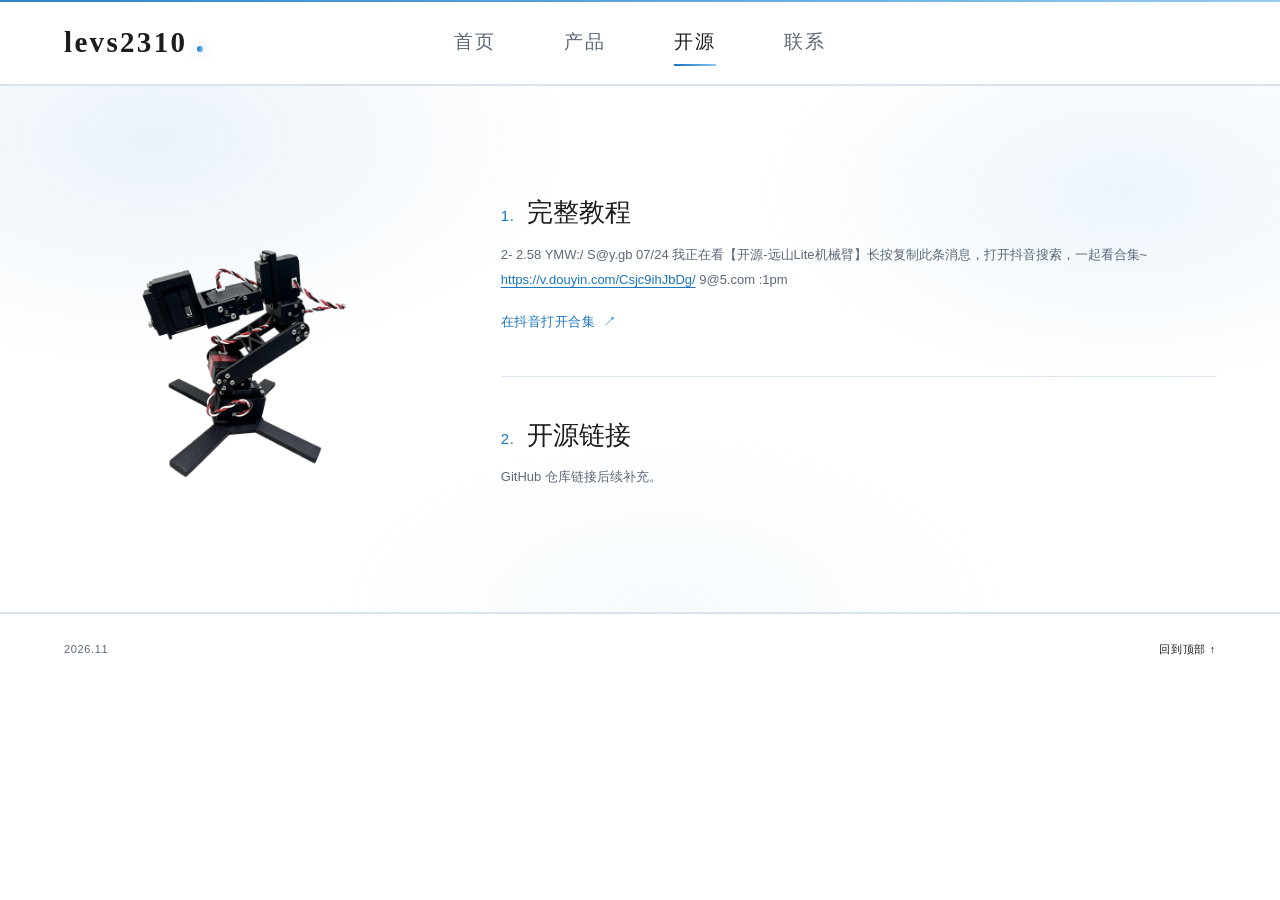
==== opensource.html @ 3b35d54c "远山桌面机械臂 · 静态产品站 Lite / L1 / L2 三条产品线的多页静态站点：首页三图并排、产品页参数与版本对比、开源页左图右列表，浅色主题，含移动端响应式与联系弹窗。" ====
<!DOCTYPE html>
<html lang="zh-CN">
<head>
  <meta charset="UTF-8">
  <meta name="viewport" content="width=device-width, initial-scale=1.0">
  <title>开源 | 远山 Lite 六轴机械臂</title>
  <meta name="description" content="远山 Lite 开源款六轴机械臂。">
  <meta name="theme-color" content="#FFFFFF">
  <link rel="icon" href="favicon.svg" type="image/svg+xml">
  <link rel="stylesheet" href="styles.css">
  <script>document.documentElement.classList.add('js');</script>
</head>
<body data-page="opensource" id="top">

<a class="skip-link" href="#main">跳到主要内容</a>

<header class="site-header" id="siteHeader">
  <div class="wrap header-inner">
    <a class="brand" href="index.html" aria-label="levs2310 首页">levs2310</a>

    <nav class="desktop-nav" aria-label="主导航">
      <a class="nav-link" href="index.html" data-section="top">首页</a>
      <a class="nav-link" href="products.html" data-section="products">产品</a>
      <a class="nav-link is-active" href="#top" data-section="opensource" aria-current="page">开源</a>
      <a class="nav-link" href="#contact" data-section="contact" data-contact-open aria-haspopup="dialog" aria-controls="contactDialog">联系</a>
    </nav>

    <button class="menu-toggle" id="menuToggle" type="button" aria-expanded="false" aria-controls="mobileMenu" aria-label="打开菜单">
      <span class="menu-label">菜单</span>
      <span class="menu-bars" aria-hidden="true"><span></span><span></span></span>
    </button>
  </div>
</header>

<div class="mobile-menu" id="mobileMenu" aria-hidden="true">
  <nav class="mobile-nav" aria-label="移动端导航">
    <a href="index.html"><span>首页</span><span aria-hidden="true">↗</span></a>
    <a href="products.html"><span>产品</span><span aria-hidden="true">↗</span></a>
    <a href="#top"><span>开源</span><span aria-hidden="true">↗</span></a>
    <a href="#contact" data-contact-open aria-haspopup="dialog" aria-controls="contactDialog"><span>联系</span><span aria-hidden="true">↗</span></a>
  </nav>
  <div class="mobile-meta">
    <span>六轴机械臂</span>
    <a href="mailto:2310705652@qq.com">2310705652@qq.com</a>
  </div>
</div>

<main id="main" class="subpage-main">

  <section class="opensource" id="opensource" aria-label="开源">
    <div class="wrap os-layout">
      <figure class="os-figure">
        <img src="images/products/yuanshan-lite-photo.jpg"
             width="1600" height="1600"
             alt="远山 Lite 六轴机械臂"
             fetchpriority="high" decoding="async">
      </figure>

      <div class="os-entries">
        <section class="os-entry" aria-labelledby="os-entry-1-title">
          <h2 class="os-entry-title" id="os-entry-1-title"><span class="os-entry-num">1.</span>完整教程</h2>
          <p class="os-entry-copy">2- 2.58 YMW:/ S@y.gb 07/24 我正在看【开源-远山Lite机械臂】长按复制此条消息，打开抖音搜索，一起看合集~ <a href="https://v.douyin.com/Csjc9ihJbDg/" target="_blank" rel="noopener">https://v.douyin.com/Csjc9ihJbDg/</a> 9@5.com :1pm</p>
          <a class="os-entry-link" href="https://v.douyin.com/Csjc9ihJbDg/" target="_blank" rel="noopener">在抖音打开合集 <span aria-hidden="true">↗</span></a>
        </section>

        <section class="os-entry" aria-labelledby="os-repo-title">
          <h2 class="os-entry-title" id="os-repo-title"><span class="os-entry-num">2.</span>开源链接</h2>
          <p class="os-entry-copy">GitHub 仓库链接后续补充。</p>
          <!-- 拿到 GitHub 地址后：把上面这行占位说明删掉，并启用下面这条链接（替换 href）
          <a class="os-entry-link" href="https://github.com/your-repo" target="_blank" rel="noopener">GitHub 仓库 <span aria-hidden="true">↗</span></a>
          -->
        </section>
      </div>
    </div>
  </section>

</main>

<footer class="site-footer">
  <div class="wrap footer-inner">
    <span>2026.11</span>
    <a class="footer-top" href="#top">回到顶部 ↑</a>
  </div>
</footer>

<dialog class="contact-dialog" id="contactDialog" aria-labelledby="contactDialogTitle">
  <button class="contact-dialog-close" type="button" data-contact-close aria-label="关闭联系方式">×</button>
  <p class="eyebrow">联系</p>
  <h2 class="contact-dialog-title" id="contactDialogTitle">联系方式</h2>
  <div class="contact-dialog-list">
    <div class="contact-dialog-row"><span class="cd-label">微信</span><span class="cd-value">abc618745</span></div>
    <div class="contact-dialog-row"><span class="cd-label">电话</span><a class="cd-value" href="tel:+8617357827277">173 5782 7277</a></div>
    <div class="contact-dialog-row"><span class="cd-label">邮箱</span><a class="cd-value" href="mailto:2310705652@qq.com">2310705652@qq.com</a></div>
  </div>
  <p class="contact-dialog-note">添加请备注来意</p>
</dialog>

<script src="script.js" defer></script>
</body>
</html>
---- styles.css ----
:root {
  --paper: #ffffff;
  --paper-deep: #f2f7fd;
  --ink: #1c1c1e;
  --muted: #5b6879;
  --line: #d9e3f0;
  --accent: #1a74bf;
  --accent-dark: #12558f;
  --cyan: #4f9fdc;
  --violet: #8ac6ea;
  --white: #ffffff;
  --grad: linear-gradient(100deg, #1a74bf 0%, #4f9fdc 55%, #8ac6ea 100%);
  --grad-text: linear-gradient(100deg, #1c1c1e 0%, #1a74bf 58%, #3d92d0 100%);
  --wrap: 1320px;
  --gutter: 64px;
  --header-h: 84px;
  --ease: cubic-bezier(.22, .61, .36, 1);
  --serif: "Noto Serif SC", "Source Han Serif SC", "Songti SC", "STSong", "SimSun", serif;
  --sans: "Noto Sans SC", "HarmonyOS Sans SC", "PingFang SC", "Microsoft YaHei", sans-serif;
}

*,
*::before,
*::after {
  box-sizing: border-box;
}

html {
  scroll-behavior: smooth;
  scroll-padding-top: calc(var(--header-h) + 24px);
  background: var(--paper);
}

body {
  margin: 0;
  min-width: 320px;
  overflow-x: clip;
  background: var(--paper);
  color: var(--ink);
  font-family: var(--sans);
  font-size: 16px;
  line-height: 1.75;
  -webkit-font-smoothing: antialiased;
  text-rendering: optimizeLegibility;
}

body.menu-open {
  overflow: hidden;
}

::selection {
  background: var(--accent);
  color: var(--white);
}

img {
  display: block;
  max-width: 100%;
}

a {
  color: inherit;
  text-decoration: none;
}

button {
  font: inherit;
}

h1,
h2,
h3,
p,
figure,
dl,
dd {
  margin: 0;
}

ul {
  margin: 0;
  padding: 0;
  list-style: none;
}

.wrap {
  width: min(var(--wrap), calc(100% - var(--gutter) * 2));
  margin-inline: auto;
}

.skip-link {
  position: fixed;
  top: 8px;
  left: 8px;
  z-index: 300;
  padding: 10px 16px;
  background: var(--ink);
  color: var(--paper);
  transform: translateY(-150%);
  transition: transform .2s ease;
}

.skip-link:focus {
  transform: translateY(0);
}

:focus-visible {
  outline: 2px solid var(--accent);
  outline-offset: 4px;
}

/* ---------- header ---------- */

.site-header {
  position: sticky;
  top: 0;
  z-index: 100;
  background: rgba(255, 255, 255, .92);
  backdrop-filter: blur(14px);
  -webkit-backdrop-filter: blur(14px);
  border-bottom: 1px solid var(--line);
  transition: border-color .25s ease;
}

.site-header::before {
  content: "";
  position: absolute;
  inset: 0 0 auto;
  height: 2px;
  background: var(--grad);
  opacity: .9;
}

.site-header.is-scrolled {
  border-bottom-color: var(--line);
}

.header-inner {
  height: var(--header-h);
  display: grid;
  grid-template-columns: 1fr auto 1fr;
  align-items: center;
}

.brand {
  grid-column: 1;
  justify-self: start;
  position: relative;
  display: inline-flex;
  align-items: baseline;
  font-family: var(--serif);
  font-size: 29px;
  font-weight: 560;
  letter-spacing: .08em;
  line-height: 1;
  color: var(--ink);
}

.brand::after {
  content: "";
  width: 6px;
  height: 6px;
  margin-left: 10px;
  border-radius: 50%;
  background: var(--grad);
  box-shadow: 0 0 12px rgba(26, 116, 191, .45);
}

.desktop-nav {
  grid-column: 2;
  justify-self: center;
  display: flex;
  align-items: center;
  gap: 68px;
}

.nav-link {
  position: relative;
  padding: 7px 0;
  color: #5b6879;
  font-size: 19px;
  letter-spacing: .1em;
  transition: color .22s ease;
}

.nav-link::after {
  content: "";
  position: absolute;
  left: 0;
  right: 100%;
  bottom: 0;
  height: 2px;
  background: var(--grad);
  transition: right .3s var(--ease);
}

.nav-link:hover,
.nav-link.is-active {
  color: var(--ink);
}

.nav-link:hover::after,
.nav-link.is-active::after {
  right: 0;
}

.menu-toggle {
  grid-column: 3;
  justify-self: end;
  display: none;
  align-items: center;
  gap: 12px;
  padding: 8px 0;
  border: 0;
  background: transparent;
  color: var(--ink);
  cursor: pointer;
}

.menu-label {
  font-size: 12px;
  letter-spacing: .14em;
}

.menu-bars {
  position: relative;
  width: 22px;
  height: 12px;
}

.menu-bars span {
  position: absolute;
  left: 0;
  width: 22px;
  height: 1px;
  background: currentColor;
  transition: top .25s ease, transform .25s ease;
}

.menu-bars span:first-child {
  top: 2px;
}

.menu-bars span:last-child {
  top: 9px;
}

.menu-open .menu-bars span:first-child {
  top: 6px;
  transform: rotate(45deg);
}

.menu-open .menu-bars span:last-child {
  top: 6px;
  transform: rotate(-45deg);
}

.mobile-menu {
  position: fixed;
  inset: var(--header-h) 0 0;
  z-index: 90;
  display: flex;
  flex-direction: column;
  justify-content: space-between;
  padding: 24px var(--gutter) 40px;
  background:
    radial-gradient(65% 40% at 20% 0%, rgba(26, 116, 191, .10), transparent 70%),
    radial-gradient(55% 35% at 90% 15%, rgba(79, 159, 220, .10), transparent 72%),
    var(--paper);
  opacity: 0;
  visibility: hidden;
  transform: translateY(-8px);
  transition: opacity .28s ease, transform .28s var(--ease), visibility .28s;
  overflow-y: auto;
}

.mobile-menu.is-open {
  opacity: 1;
  visibility: visible;
  transform: none;
}

.mobile-nav a {
  display: flex;
  align-items: baseline;
  justify-content: space-between;
  padding: 27px 0;
  border-bottom: 1px solid var(--line);
  font-family: var(--serif);
  font-size: clamp(35px, 8.8vw, 48px);
  font-weight: 500;
  line-height: 1.2;
}

.mobile-nav a:first-child {
  border-top: 1px solid var(--line);
}

.mobile-nav a span:last-child {
  color: var(--accent);
  font-family: var(--sans);
  font-size: 14px;
  font-weight: 400;
  letter-spacing: 0;
}

.mobile-meta {
  display: flex;
  justify-content: space-between;
  gap: 24px;
  padding-top: 32px;
  color: var(--muted);
  font-size: 12px;
  letter-spacing: .04em;
}

.mobile-meta a {
  color: var(--ink);
}

/* ---------- shared type ---------- */

.eyebrow {
  display: flex;
  align-items: center;
  gap: 12px;
  color: var(--muted);
  font-size: 12px;
  letter-spacing: .18em;
  line-height: 1.4;
}

.eyebrow::before {
  content: "";
  width: 24px;
  height: 1px;
  background: var(--grad);
}

.section-head {
  display: grid;
  grid-template-columns: minmax(0, 1.1fr) minmax(280px, .9fr);
  gap: 64px;
  align-items: end;
  margin-bottom: 64px;
}

.section-head h2 {
  margin-top: 20px;
  font-family: var(--serif);
  font-size: clamp(36px, 4.1vw, 56px);
  font-weight: 520;
  line-height: 1.24;
  letter-spacing: -.015em;
}

.section-head h2::after {
  content: "";
  display: block;
  width: 64px;
  height: 2px;
  margin-top: 22px;
  background: var(--grad);
}

.section-lead {
  max-width: 390px;
  color: var(--muted);
  font-size: 15px;
  line-height: 1.95;
}

.section-head--slim {
  display: block;
  margin-bottom: 32px;
}

.section-head--slim .section-lead {
  max-width: 620px;
  margin-top: 12px;
  font-size: 14px;
  line-height: 1.8;
}

/* ---------- hero ---------- */

.hero {
  position: relative;
  isolation: isolate;
  overflow: clip;
  padding: 74px 0 102px;
}

.hero-head {
  position: relative;
  isolation: isolate;
  max-width: 920px;
  margin-inline: auto;
  text-align: center;
}

.hero-head::before {
  content: "";
  position: absolute;
  inset: -70px -18% 0;
  z-index: -1;
  background:
    radial-gradient(32% 60% at 32% 50%, rgba(26, 116, 191, .16), transparent 70%),
    radial-gradient(28% 56% at 70% 38%, rgba(79, 159, 220, .14), transparent 72%),
    radial-gradient(26% 50% at 52% 82%, rgba(138, 198, 234, .11), transparent 74%);
  filter: blur(62px);
  opacity: .9;
  pointer-events: none;
}

.hero-title {
  font-family: var(--serif);
  font-size: clamp(1.7rem, 3.8vw, 3.2rem);
  font-weight: 520;
  line-height: 1.1;
  letter-spacing: -.02em;
  color: var(--ink);
}

@supports ((-webkit-background-clip: text) or (background-clip: text)) {
  .hero-title {
    background: var(--grad-text);
    -webkit-background-clip: text;
    background-clip: text;
    color: transparent;
    -webkit-text-fill-color: transparent;
  }
}

.hero-tagline {
  margin-top: 18px;
  color: var(--muted);
  font-size: 12px;
  letter-spacing: .22em;
  line-height: 1.6;
}

/* ---------- hero products ---------- */

.hero-products {
  display: grid;
  grid-template-columns: repeat(3, minmax(0, 1fr));
  gap: clamp(18px, 2.6vw, 32px);
  max-width: 1080px;
  margin: 58px auto 0;
}

.hero-product {
  position: relative;
  display: block;
  isolation: isolate;
}

.hero-product-glow {
  position: absolute;
  inset: 8% 3% 18%;
  z-index: 0;
  border-radius: 50%;
  filter: blur(38px);
  opacity: .58;
  transition: opacity .35s ease, transform .45s var(--ease);
  pointer-events: none;
}

.hero-product-glow--l2 {
  background: radial-gradient(circle at 50% 42%, rgba(26, 116, 191, .30), rgba(138, 198, 234, .20) 45%, transparent 72%);
}

.hero-product-glow--l1 {
  background: radial-gradient(circle, rgba(26, 116, 191, .34), transparent 70%);
}

.hero-product-glow--lite {
  background: radial-gradient(circle at 50% 45%, rgba(79, 159, 220, .32), rgba(138, 198, 234, .15) 58%, transparent 74%);
}

.hero-product img {
  position: relative;
  z-index: 1;
  width: 100%;
  height: auto;
  aspect-ratio: 1 / 1;
  object-fit: contain;
  border: 1px solid rgba(233, 242, 251, .9);
  transition: transform .5s var(--ease);
}

.hero-product:hover img {
  transform: translateY(-5px) scale(1.008);
}

.hero-product:hover .hero-product-glow {
  opacity: .9;
  transform: scale(1.03);
}

.hero-product-meta {
  position: relative;
  z-index: 2;
  display: flex;
  align-items: baseline;
  justify-content: space-between;
  gap: 16px;
  margin-top: 12px;
  padding-top: 13px;
  border-top: 1px solid var(--line);
}

.hero-product-meta::before {
  content: "";
  position: absolute;
  top: -1px;
  left: 0;
  width: 54px;
  height: 1px;
  background: var(--grad);
}

.hero-product-name {
  font-family: var(--serif);
  font-size: 20px;
  font-weight: 500;
  letter-spacing: .01em;
}

.hero-product-cta {
  position: relative;
  z-index: 2;
  display: inline-flex;
  align-items: center;
  gap: 8px;
  margin-top: 10px;
  color: var(--accent);
  font-size: 12px;
  letter-spacing: .1em;
  transition: color .22s ease;
}

.hero-product-cta span {
  transition: transform .22s var(--ease);
}

.hero-product:hover .hero-product-cta {
  color: var(--accent-dark);
}

.hero-product:hover .hero-product-cta span {
  transform: translateX(3px);
}

.hero-product:focus-visible {
  outline: 2px solid var(--accent);
  outline-offset: 4px;
}

/* ---------- products ---------- */

.products {
  padding: clamp(24px, 3vw, 40px) 0 24px;
}

.product {
  display: grid;
  grid-template-columns: minmax(0, 1.04fr) minmax(0, .96fr);
  gap: clamp(44px, 6vw, 88px);
  align-items: center;
  padding: clamp(32px, 3.5vw, 48px) 0;
  border-top: 1px solid var(--line);
}

.products .wrap > .product:first-of-type {
  border-top: 0;
  padding-top: clamp(12px, 1.5vw, 22px);
}

.product--flip .product-media {
  order: 2;
}

.product--flip .product-copy {
  order: 1;
}

.product-media {
  position: relative;
  isolation: isolate;
  min-width: 0;
}

.product-media::before {
  content: "";
  position: absolute;
  inset: 10% 4% 16%;
  z-index: 0;
  border-radius: 50%;
  filter: blur(44px);
  opacity: .52;
  pointer-events: none;
}

#product-l2 .product-media::before {
  background: radial-gradient(circle at 48% 44%, rgba(26, 116, 191, .28), rgba(138, 198, 234, .16) 52%, transparent 74%);
}

#product-l1 .product-media::before {
  background: radial-gradient(circle at 45% 46%, rgba(26, 116, 191, .26), rgba(79, 159, 220, .13) 58%, transparent 75%);
}

#product-lite .product-media::before {
  background: radial-gradient(circle at 50% 44%, rgba(79, 159, 220, .26), rgba(138, 198, 234, .14) 58%, transparent 75%);
}

.product-media img {
  position: relative;
  z-index: 1;
  width: 100%;
  height: auto;
  aspect-ratio: 1 / 1;
  object-fit: contain;
  border: 1px solid rgba(233, 242, 251, .8);
}

.product-copy {
  max-width: 520px;
}

.product h3 {
  margin-top: 0;
  font-family: var(--serif);
  font-size: clamp(38px, 4.3vw, 58px);
  font-weight: 520;
  line-height: 1.15;
  letter-spacing: -.015em;
}

.product-tagline {
  margin-top: 24px;
  font-family: var(--serif);
  font-size: clamp(20px, 1.8vw, 25px);
  font-weight: 480;
  line-height: 1.55;
}

.product-desc {
  margin-top: 20px;
  color: var(--muted);
  font-size: 15px;
  line-height: 1.95;
}

.product-facts {
  margin-top: 36px;
  border-top: 1px solid var(--line);
}

.product-facts div {
  display: grid;
  grid-template-columns: 86px minmax(0, 1fr);
  gap: 20px;
  padding: 12px 0;
  border-bottom: 1px solid var(--line);
}

.product-facts dt {
  color: var(--muted);
  font-size: 11px;
  letter-spacing: .14em;
  line-height: 1.8;
}

.product-facts dd {
  font-size: 14px;
  line-height: 1.8;
}

/* ---------- compare ---------- */

.sr-only {
  position: absolute;
  width: 1px;
  height: 1px;
  padding: 0;
  margin: -1px;
  overflow: hidden;
  clip: rect(0, 0, 0, 0);
  white-space: nowrap;
  border: 0;
}

.compare {
  margin-top: clamp(48px, 6vw, 80px);
  border-top: 1px solid var(--line);
  padding-top: clamp(40px, 5vw, 64px);
}

.compare-scroll {
  overflow-x: auto;
  -webkit-overflow-scrolling: touch;
}

.compare-table {
  width: 100%;
  min-width: 900px;
  border-collapse: collapse;
  table-layout: fixed;
  text-align: left;
}

.compare-table .ct-col-feature {
  width: 20%;
}

.compare-table .ct-col-data {
  width: 16%;
}

.compare-table th,
.compare-table td {
  padding: 14px 12px;
  border-right: 1px solid var(--line);
  border-bottom: 1px solid var(--line);
  font-size: 13px;
  line-height: 1.6;
  vertical-align: middle;
}

.compare-table th:last-child,
.compare-table td:last-child {
  border-right: 0;
}

.compare-table tbody td {
  text-align: center;
}

.compare-table thead th {
  border-top: 1px solid var(--line);
  padding-top: 18px;
  padding-bottom: 18px;
  vertical-align: top;
}

.compare-table .ct-model-row th {
  padding-bottom: 8px;
  border-bottom: 0;
  text-align: center;
  font-weight: 400;
}

.compare-table .ct-model-row th:first-child {
  text-align: left;
}

.compare-table .ct-tier-row th {
  padding-top: 4px;
  padding-bottom: 16px;
  border-top: 0;
  text-align: center;
  font-weight: 400;
}

.compare-table tbody th[scope="row"] {
  color: var(--muted);
  font-size: 13px;
  font-weight: 400;
}

.ct-name {
  display: block;
  font-family: var(--serif);
  font-size: 20px;
  font-weight: 500;
  letter-spacing: .01em;
}

.ct-tier {
  display: block;
  color: var(--muted);
  font-size: 12px;
  letter-spacing: .08em;
}

.ct-price {
  display: block;
  margin-top: 4px;
  color: var(--accent-dark);
  font-size: 13px;
  font-variant-numeric: tabular-nums;
}

.ct-group th {
  padding-top: 24px;
  padding-bottom: 8px;
  color: var(--accent-dark);
  font-size: 11px;
  font-weight: 400;
  letter-spacing: .18em;
}

.compare-table .is-yes {
  color: var(--accent);
  font-size: 18px;
  line-height: 1;
}

/* ---------- delivery ---------- */

.delivery {
  margin-top: clamp(48px, 6vw, 80px);
  border-top: 1px solid var(--line);
  padding-top: clamp(40px, 5vw, 64px);
  padding-bottom: clamp(64px, 8vw, 112px);
}

.delivery-grid {
  display: grid;
  grid-template-columns: repeat(3, minmax(0, 1fr));
  gap: clamp(28px, 5vw, 56px);
}

.delivery-item {
  position: relative;
  padding-top: 18px;
}

.delivery-item::before {
  content: "";
  position: absolute;
  top: 0;
  left: 0;
  right: 0;
  height: 1px;
  background: var(--grad);
  opacity: .55;
}

.delivery-item h3 {
  font-family: var(--serif);
  font-size: 22px;
  font-weight: 500;
  line-height: 1.3;
}

.delivery-item p {
  max-width: 300px;
  margin-top: 10px;
  color: var(--muted);
  font-size: 14px;
  line-height: 1.85;
}

/* ---------- open source ---------- */

.opensource {
  margin-top: clamp(72px, 9vw, 120px);
  padding: clamp(48px, 6vw, 80px) 0 clamp(56px, 7vw, 96px);
  border-top: 1px solid var(--line);
  border-bottom: 1px solid var(--line);
  background:
    radial-gradient(45% 60% at 12% 10%, rgba(26, 116, 191, .09), transparent 72%),
    radial-gradient(40% 52% at 88% 20%, rgba(79, 159, 220, .10), transparent 72%),
    radial-gradient(36% 48% at 52% 100%, rgba(138, 198, 234, .08), transparent 74%),
    var(--paper);
}

.os-layout {
  display: grid;
  grid-template-columns: minmax(0, 360px) minmax(0, 1fr);
  gap: clamp(40px, 6vw, 96px);
  align-items: center;
}

.os-figure {
  max-width: 360px;
  margin: 0;
}

.os-figure img {
  display: block;
  width: 100%;
  height: auto;
  aspect-ratio: 1 / 1;
  object-fit: contain;
  mix-blend-mode: multiply;
}

.os-entries {
  min-width: 0;
}

.os-entry + .os-entry {
  margin-top: clamp(28px, 3.2vw, 44px);
  padding-top: clamp(28px, 3.2vw, 44px);
  border-top: 1px solid var(--line);
}

.os-entry-title {
  font-family: var(--serif);
  font-size: clamp(21px, 2vw, 26px);
  font-weight: 500;
  line-height: 1.4;
  letter-spacing: .01em;
}

.os-entry-num {
  margin-right: 12px;
  color: var(--accent);
  font-family: var(--sans);
  font-size: 15px;
  font-weight: 400;
  letter-spacing: .04em;
}

.os-entry-copy {
  margin-top: 12px;
  color: var(--muted);
  font-size: 13px;
  line-height: 1.9;
  overflow-wrap: anywhere;
}

.os-entry-copy a {
  color: var(--accent);
  text-decoration: underline;
  text-underline-offset: 3px;
}

.os-entry-link {
  display: inline-flex;
  align-items: center;
  gap: 8px;
  margin-top: 18px;
  color: var(--accent);
  font-size: 13px;
  letter-spacing: .04em;
  transition: color .22s ease;
}

.os-entry-link span {
  transition: transform .22s var(--ease);
}

.os-entry-link:hover {
  color: var(--accent-dark);
}

.os-entry-link:hover span {
  transform: translate(2px, -2px);
}

.os-entry-link:focus-visible {
  outline: 2px solid var(--accent);
  outline-offset: 3px;
}

/* ---------- subpage ---------- */

.subpage-main .products {
  padding-top: clamp(20px, 2.5vw, 32px);
}

.subpage-main .opensource {
  margin-top: 0;
}

/* ---------- contact ---------- */

.contact {
  padding: 40px 0 48px;
  border-top: 1px solid var(--line);
}

.contact-list {
  max-width: 420px;
  margin-left: auto;
  text-align: right;
}

.contact-item {
  display: flex;
  justify-content: flex-end;
  gap: 14px;
  align-items: baseline;
  padding: 2px 0;
  color: var(--muted);
  font-size: 12px;
  line-height: 1.8;
  transition: color .22s ease;
}

a.contact-item:hover {
  color: var(--accent-dark);
}

.contact-label {
  color: var(--muted);
  font-size: 11px;
  letter-spacing: .14em;
  line-height: 1.8;
}

.contact-value {
  font-family: var(--sans);
  font-size: 12px;
  line-height: 1.8;
  overflow-wrap: anywhere;
}

/* ---------- contact dialog ---------- */

body.dialog-open {
  overflow: hidden;
}

.contact-dialog {
  width: min(400px, calc(100% - 32px));
  max-width: none;
  max-height: calc(100% - 32px);
  margin: auto;
  padding: clamp(28px, 4vw, 38px);
  border: 1px solid var(--line);
  border-radius: 16px;
  background:
    radial-gradient(70% 50% at 100% 0%, rgba(26, 116, 191, .09), transparent 72%),
    radial-gradient(60% 45% at 0% 100%, rgba(138, 198, 234, .10), transparent 74%),
    var(--white);
  box-shadow: 0 28px 80px rgba(20, 44, 70, .22);
  color: var(--ink);
}

.contact-dialog[open] {
  animation: dialog-in .26s var(--ease);
}

@keyframes dialog-in {
  from { opacity: 0; transform: translateY(10px) scale(.98); }
  to { opacity: 1; transform: none; }
}

.contact-dialog::backdrop {
  background: rgba(16, 30, 45, .42);
}

.contact-dialog-close {
  position: absolute;
  top: 12px;
  right: 14px;
  display: grid;
  place-items: center;
  width: 32px;
  height: 32px;
  padding: 0;
  border: 0;
  border-radius: 50%;
  background: transparent;
  color: var(--muted);
  font-size: 22px;
  line-height: 1;
  cursor: pointer;
  transition: color .22s ease, background .22s ease;
}

.contact-dialog-close:hover {
  color: var(--accent-dark);
  background: var(--paper-deep);
}

.contact-dialog-title {
  margin-top: 14px;
  font-family: var(--serif);
  font-size: 26px;
  font-weight: 500;
  line-height: 1.3;
  letter-spacing: .02em;
}

.contact-dialog-list {
  margin-top: 24px;
}

.contact-dialog-row {
  display: flex;
  align-items: baseline;
  justify-content: space-between;
  gap: 16px;
  padding: 12px 0;
  border-bottom: 1px solid var(--line);
}

.cd-label {
  color: var(--muted);
  font-size: 11px;
  letter-spacing: .14em;
  white-space: nowrap;
}

.cd-value {
  font-size: 15px;
  font-variant-numeric: tabular-nums;
  overflow-wrap: anywhere;
  text-align: right;
}

a.cd-value {
  color: var(--accent);
  transition: color .22s ease;
}

a.cd-value:hover {
  color: var(--accent-dark);
}

.contact-dialog-note {
  margin-top: 20px;
  color: var(--accent-dark);
  font-size: 12px;
  letter-spacing: .08em;
}

/* ---------- footer ---------- */

.site-footer {
  border-top: 1px solid var(--line);
  background: var(--white);
}

.footer-inner {
  display: flex;
  align-items: baseline;
  justify-content: space-between;
  gap: 24px;
  padding: 26px 0;
  color: var(--muted);
  font-size: 11px;
  letter-spacing: .06em;
}

.footer-top {
  color: var(--ink);
  transition: color .22s ease;
}

.footer-top:hover {
  color: var(--accent-dark);
}

/* ---------- motion ---------- */

@keyframes rise {
  from {
    opacity: 0;
    transform: translateY(16px);
  }
  to {
    opacity: 1;
    transform: translateY(0);
  }
}

.js .hero-head > * {
  animation: rise .8s var(--ease) both;
}

.js .hero-head > *:nth-child(2) {
  animation-delay: .08s;
}

.js .hero-product {
  animation: rise .9s var(--ease) both;
}

.js .hero-product:nth-child(1) {
  animation-delay: .16s;
}

.js .hero-product:nth-child(2) {
  animation-delay: .24s;
}

.js .hero-product:nth-child(3) {
  animation-delay: .32s;
}

.js .reveal {
  opacity: 0;
  transform: translateY(16px);
  transition: opacity .7s ease, transform .7s var(--ease);
  transition-delay: var(--delay, 0s);
}

.js .reveal.is-visible {
  opacity: 1;
  transform: none;
}

/* ---------- responsive ---------- */

@media (max-width: 1120px) {
  :root {
    --gutter: 48px;
  }

  .desktop-nav {
    gap: 48px;
  }

  .hero-products {
    max-width: 1000px;
  }

  .section-head {
    gap: 44px;
  }

}

@media (max-width: 900px) {
  :root {
    --header-h: 66px;
    --gutter: 24px;
  }

  .desktop-nav {
    display: none;
  }

  .menu-toggle {
    display: inline-flex;
  }

  .brand {
    font-size: 25px;
  }

  .hero {
    padding: 56px 0 72px;
  }

  .hero-products {
    max-width: 100%;
    gap: 20px;
    margin-top: 44px;
  }

  .hero-product-name {
    font-size: 18px;
  }

  .section-head {
    grid-template-columns: 1fr;
    gap: 24px;
    margin-bottom: 44px;
  }

  .section-lead {
    max-width: 560px;
  }

  .product {
    grid-template-columns: 1fr;
    gap: 28px;
    padding: 40px 0;
  }

  .product--flip .product-media,
  .product--flip .product-copy {
    order: initial;
  }

  .product-media {
    max-width: 640px;
  }

  .product-copy {
    max-width: 620px;
  }

  .product-tagline {
    margin-top: 16px;
  }

  .product-desc {
    margin-top: 14px;
  }

  .product-facts {
    margin-top: 28px;
  }

  .opensource {
    margin-top: 64px;
    padding: 56px 0 64px;
  }

  .os-layout {
    grid-template-columns: 1fr;
    gap: 32px;
  }

  .os-figure {
    max-width: 300px;
  }

  .delivery-grid {
    grid-template-columns: 1fr;
    gap: 24px;
  }

  .contact {
    padding: 32px 0 40px;
  }

  .footer-inner {
    flex-wrap: wrap;
    gap: 10px 24px;
  }
}

@media (max-width: 760px) {
  .hero-products {
    grid-template-columns: 1fr;
    gap: 36px;
    max-width: 460px;
    margin-top: 40px;
  }

  .hero-product img {
    width: 100%;
  }

  .hero-product-name {
    font-size: 19px;
  }

  .compare-table th,
  .compare-table td {
    padding: 13px 12px;
    font-size: 12px;
  }

  .compare-table tbody th[scope="row"] {
    font-size: 12px;
  }

  .ct-name {
    font-size: 17px;
  }
}

@media (max-width: 560px) {
  .product-facts div {
    grid-template-columns: 76px minmax(0, 1fr);
    gap: 12px;
  }

  .contact-dialog {
    padding: 26px 22px;
  }

  .contact-dialog-title {
    font-size: 23px;
  }

  .contact-item {
    gap: 10px;
  }

  .footer-inner {
    justify-content: flex-start;
  }

  .footer-top {
    margin-left: auto;
  }
}

@media (max-width: 340px) {
  .hero-title {
    font-size: 2rem;
  }
}

@media (prefers-reduced-motion: reduce) {
  html {
    scroll-behavior: auto;
  }

  *,
  *::before,
  *::after {
    animation-duration: .001ms !important;
    animation-iteration-count: 1 !important;
    transition-duration: .001ms !important;
  }

  .js .reveal {
    opacity: 1;
    transform: none;
  }
}
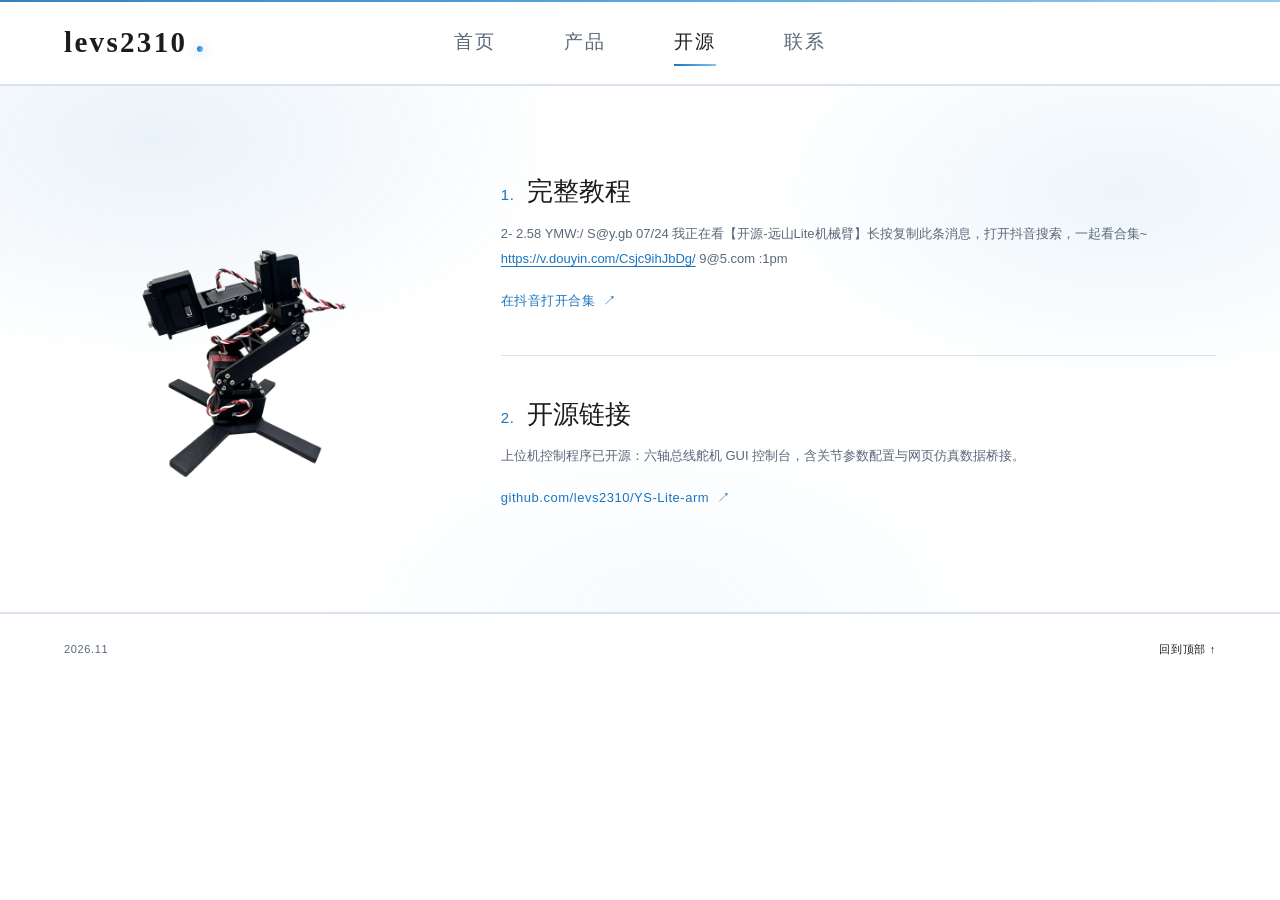
==== commit 4ad1c594: "开源页第 2 条填入上位机仓库链接" ====
--- a/opensource.html
+++ b/opensource.html
@@ -65,10 +65,8 @@
 
         <section class="os-entry" aria-labelledby="os-repo-title">
           <h2 class="os-entry-title" id="os-repo-title"><span class="os-entry-num">2.</span>开源链接</h2>
-          <p class="os-entry-copy">GitHub 仓库链接后续补充。</p>
-          <!-- 拿到 GitHub 地址后：把上面这行占位说明删掉，并启用下面这条链接（替换 href）
-          <a class="os-entry-link" href="https://github.com/your-repo" target="_blank" rel="noopener">GitHub 仓库 <span aria-hidden="true">↗</span></a>
-          -->
+          <p class="os-entry-copy">上位机控制程序已开源：六轴总线舵机 GUI 控制台，含关节参数配置与网页仿真数据桥接。</p>
+          <a class="os-entry-link" href="https://github.com/levs2310/YS-Lite-arm" target="_blank" rel="noopener">github.com/levs2310/YS-Lite-arm <span aria-hidden="true">↗</span></a>
         </section>
       </div>
     </div>
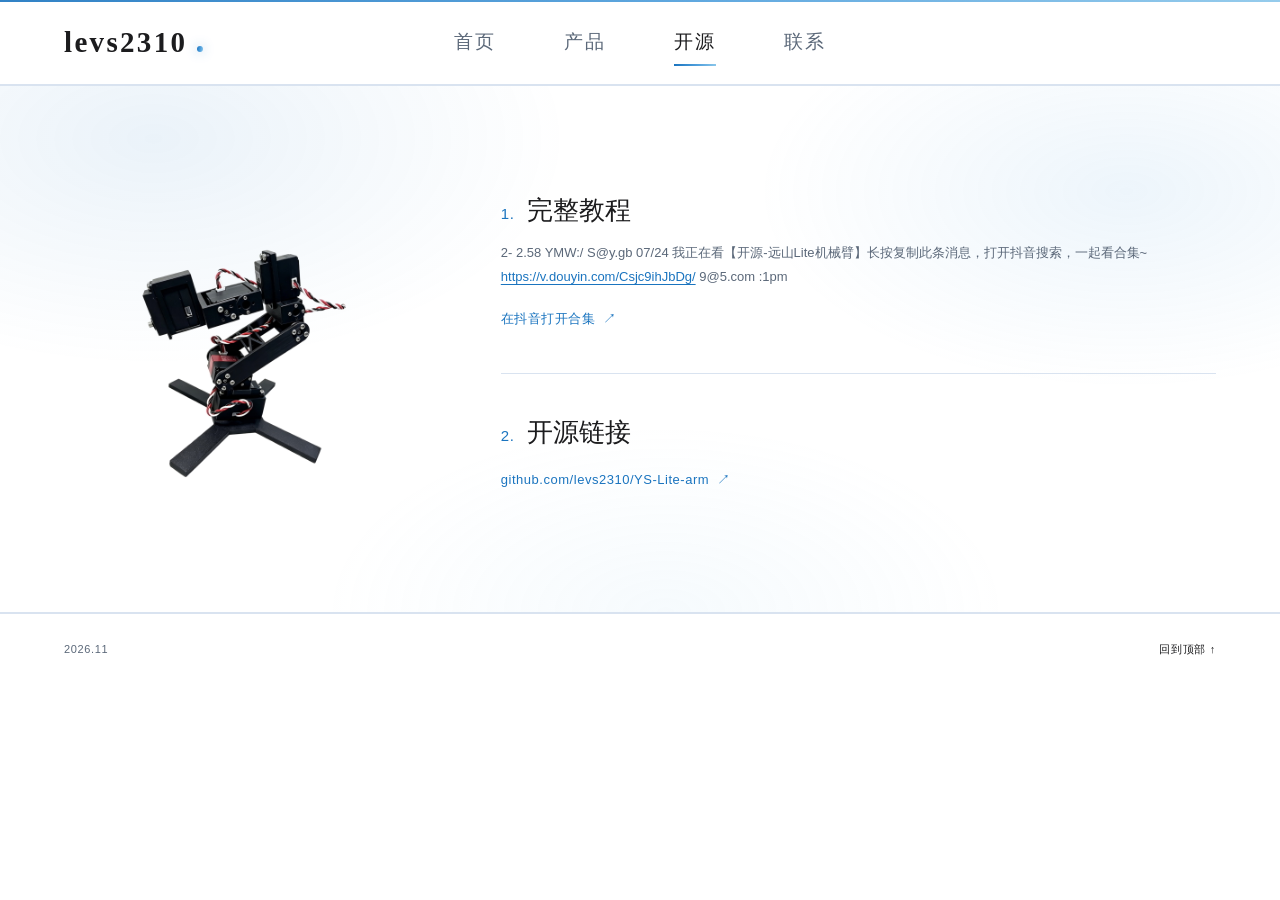
==== commit a38b4411: "开源页第 2 条去掉说明文字，只保留仓库链接" ====
--- a/opensource.html
+++ b/opensource.html
@@ -65,7 +65,6 @@
 
         <section class="os-entry" aria-labelledby="os-repo-title">
           <h2 class="os-entry-title" id="os-repo-title"><span class="os-entry-num">2.</span>开源链接</h2>
-          <p class="os-entry-copy">上位机控制程序已开源：六轴总线舵机 GUI 控制台，含关节参数配置与网页仿真数据桥接。</p>
           <a class="os-entry-link" href="https://github.com/levs2310/YS-Lite-arm" target="_blank" rel="noopener">github.com/levs2310/YS-Lite-arm <span aria-hidden="true">↗</span></a>
         </section>
       </div>
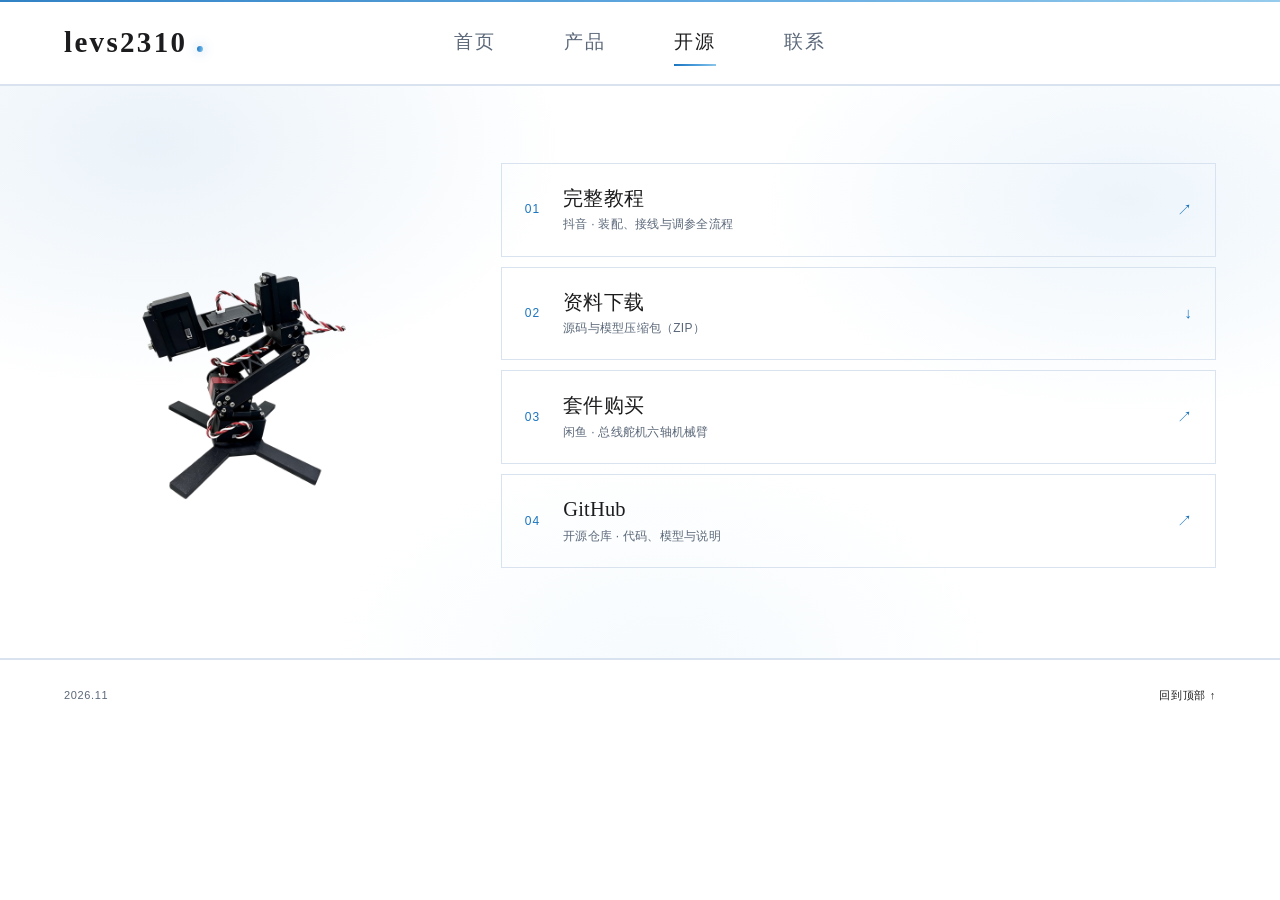
==== commit 1e88a60e: "开源页改为四个入口；移动端对比表改为整屏可见 开源页： - 原「完整教程 + 开源链接」两条改为四个整块可点入口，去掉抖音口令文案 - 资料下载指向仓库 main 分支 ZIP，套件购买指向闲鱼，Gi" ====
--- a/opensource.html
+++ b/opensource.html
@@ -56,17 +56,42 @@
              fetchpriority="high" decoding="async">
       </figure>
 
-      <div class="os-entries">
-        <section class="os-entry" aria-labelledby="os-entry-1-title">
-          <h2 class="os-entry-title" id="os-entry-1-title"><span class="os-entry-num">1.</span>完整教程</h2>
-          <p class="os-entry-copy">2- 2.58 YMW:/ S@y.gb 07/24 我正在看【开源-远山Lite机械臂】长按复制此条消息，打开抖音搜索，一起看合集~ <a href="https://v.douyin.com/Csjc9ihJbDg/" target="_blank" rel="noopener">https://v.douyin.com/Csjc9ihJbDg/</a> 9@5.com :1pm</p>
-          <a class="os-entry-link" href="https://v.douyin.com/Csjc9ihJbDg/" target="_blank" rel="noopener">在抖音打开合集 <span aria-hidden="true">↗</span></a>
-        </section>
+      <div class="os-actions">
+        <a class="os-action" href="https://v.douyin.com/Csjc9ihJbDg/" target="_blank" rel="noopener">
+          <span class="os-action-num">01</span>
+          <span class="os-action-body">
+            <strong>完整教程</strong>
+            <em>抖音 · 装配、接线与调参全流程</em>
+          </span>
+          <span class="os-action-arrow" aria-hidden="true">↗</span>
+        </a>
 
-        <section class="os-entry" aria-labelledby="os-repo-title">
-          <h2 class="os-entry-title" id="os-repo-title"><span class="os-entry-num">2.</span>开源链接</h2>
-          <a class="os-entry-link" href="https://github.com/levs2310/YS-Lite-arm" target="_blank" rel="noopener">github.com/levs2310/YS-Lite-arm <span aria-hidden="true">↗</span></a>
-        </section>
+        <a class="os-action os-action--down" href="https://github.com/levs2310/YS-Lite-arm/archive/refs/heads/main.zip" target="_blank" rel="noopener">
+          <span class="os-action-num">02</span>
+          <span class="os-action-body">
+            <strong>资料下载</strong>
+            <em>源码与模型压缩包（ZIP）</em>
+          </span>
+          <span class="os-action-arrow" aria-hidden="true">↓</span>
+        </a>
+
+        <a class="os-action" href="https://m.tb.cn/h.jN8XsQC?tk=J1q16f5NJXR" target="_blank" rel="noopener">
+          <span class="os-action-num">03</span>
+          <span class="os-action-body">
+            <strong>套件购买</strong>
+            <em>闲鱼 · 总线舵机六轴机械臂</em>
+          </span>
+          <span class="os-action-arrow" aria-hidden="true">↗</span>
+        </a>
+
+        <a class="os-action" href="https://github.com/levs2310/YS-Lite-arm" target="_blank" rel="noopener">
+          <span class="os-action-num">04</span>
+          <span class="os-action-body">
+            <strong>GitHub</strong>
+            <em>开源仓库 · 代码、模型与说明</em>
+          </span>
+          <span class="os-action-arrow" aria-hidden="true">↗</span>
+        </a>
       </div>
     </div>
   </section>
--- a/styles.css
+++ b/styles.css
@@ -445,8 +445,8 @@
 .hero-products {
   display: grid;
   grid-template-columns: repeat(3, minmax(0, 1fr));
-  gap: clamp(18px, 2.6vw, 32px);
-  max-width: 1080px;
+  gap: clamp(18px, 2.6vw, 30px);
+  max-width: 1160px;
   margin: 58px auto 0;
 }
 
@@ -564,6 +564,10 @@
   padding: clamp(24px, 3vw, 40px) 0 24px;
 }
 
+.products-eyebrow {
+  margin-bottom: clamp(10px, 1.4vw, 18px);
+}
+
 .product {
   display: grid;
   grid-template-columns: minmax(0, 1.04fr) minmax(0, .96fr);
@@ -705,18 +709,18 @@
 
 .compare-table {
   width: 100%;
-  min-width: 900px;
+  min-width: 720px;
   border-collapse: collapse;
   table-layout: fixed;
   text-align: left;
 }
 
 .compare-table .ct-col-feature {
-  width: 20%;
+  width: 28%;
 }
 
 .compare-table .ct-col-data {
-  width: 16%;
+  width: 24%;
 }
 
 .compare-table th,
@@ -789,7 +793,7 @@
   display: block;
   margin-top: 4px;
   color: var(--accent-dark);
-  font-size: 13px;
+  font-size: 15px;
   font-variant-numeric: tabular-nums;
 }
 
@@ -806,6 +810,61 @@
   color: var(--accent);
   font-size: 18px;
   line-height: 1;
+}
+
+/* ---------- parts / kits ---------- */
+
+.parts {
+  margin-top: clamp(48px, 6vw, 80px);
+  border-top: 1px solid var(--line);
+  padding-top: clamp(40px, 5vw, 64px);
+}
+
+.parts-table {
+  width: 100%;
+  border-collapse: collapse;
+  table-layout: fixed;
+}
+
+/* 首列与上方对比表的功能列同宽（28%），其余三列各 24%，两块表的竖线因此对齐 */
+.parts-table thead th:first-child {
+  width: 28%;
+}
+
+.parts-table .pt-empty {
+  padding: 0;
+  border-bottom: 1px solid var(--line);
+}
+
+.parts-table th,
+.parts-table td {
+  padding: 18px 16px;
+  border-bottom: 1px solid var(--line);
+  text-align: center;
+  vertical-align: middle;
+}
+
+.parts-table thead th {
+  border-top: 1px solid var(--line);
+  color: var(--ink);
+  font-size: 14px;
+  font-weight: 400;
+  line-height: 1.6;
+}
+
+.parts-table tbody td {
+  color: var(--accent-dark);
+  font-family: var(--serif);
+  font-size: 22px;
+  font-variant-numeric: tabular-nums;
+  letter-spacing: .01em;
+}
+
+/* 配件表之后直接接交付区：不再叠一条分隔线，避免出现一条悬空空行 */
+.parts + .delivery {
+  margin-top: clamp(32px, 4vw, 48px);
+  border-top: 0;
+  padding-top: clamp(24px, 3vw, 32px);
 }
 
 /* ---------- delivery ---------- */
@@ -956,6 +1015,80 @@
 .os-entry-link:focus-visible {
   outline: 2px solid var(--accent);
   outline-offset: 3px;
+}
+
+/* ---------- 开源页操作入口 ---------- */
+
+.os-actions {
+  display: grid;
+  gap: 10px;
+  min-width: 0;
+}
+
+.os-action {
+  display: grid;
+  grid-template-columns: auto minmax(0, 1fr) auto;
+  align-items: center;
+  gap: clamp(14px, 1.8vw, 24px);
+  padding: clamp(16px, 1.7vw, 21px) clamp(16px, 1.8vw, 24px);
+  border: 1px solid var(--line);
+  transition: border-color .22s ease, background .22s ease;
+}
+
+.os-action:hover {
+  border-color: var(--accent);
+  background: #f7fbfe;
+}
+
+.os-action:focus-visible {
+  outline: 2px solid var(--accent);
+  outline-offset: 3px;
+}
+
+.os-action-num {
+  color: var(--accent);
+  font-family: var(--sans);
+  font-size: 12px;
+  letter-spacing: .08em;
+  font-variant-numeric: tabular-nums;
+}
+
+.os-action-body {
+  display: block;
+  min-width: 0;
+}
+
+.os-action-body strong {
+  display: block;
+  font-family: var(--serif);
+  font-size: clamp(18px, 1.6vw, 21px);
+  font-weight: 500;
+  line-height: 1.3;
+  letter-spacing: .01em;
+}
+
+.os-action-body em {
+  display: block;
+  margin-top: 4px;
+  color: var(--muted);
+  font-style: normal;
+  font-size: 12px;
+  line-height: 1.6;
+  letter-spacing: .02em;
+}
+
+.os-action-arrow {
+  color: var(--accent);
+  font-size: 15px;
+  transition: transform .22s var(--ease);
+}
+
+.os-action:hover .os-action-arrow {
+  transform: translate(3px, -3px);
+}
+
+.os-action--down:hover .os-action-arrow {
+  transform: translateY(3px);
 }
 
 /* ---------- subpage ---------- */
@@ -1339,16 +1472,37 @@
 
   .compare-table th,
   .compare-table td {
-    padding: 13px 12px;
-    font-size: 12px;
+    padding: 10px 6px;
+    font-size: 11.5px;
   }
 
   .compare-table tbody th[scope="row"] {
-    font-size: 12px;
+    font-size: 11.5px;
+  }
+
+  /* 窄屏不再横向滚动：压缩列宽与字号，让整张对比表一屏看全 */
+  .compare-scroll {
+    overflow-x: visible;
+  }
+
+  .compare-table {
+    min-width: 0;
+  }
+
+  .compare-table .ct-col-feature {
+    width: 32%;
+  }
+
+  .compare-table .ct-col-data {
+    width: 22.67%;
   }
 
   .ct-name {
-    font-size: 17px;
+    font-size: 14px;
+  }
+
+  .ct-price {
+    font-size: 12.5px;
   }
 }
 
@@ -1356,6 +1510,28 @@
   .product-facts div {
     grid-template-columns: 76px minmax(0, 1fr);
     gap: 12px;
+  }
+
+  .parts-table th,
+  .parts-table td {
+    padding: 14px 8px;
+  }
+
+  .parts-table {
+    table-layout: fixed;
+  }
+
+  .parts-table thead th:first-child,
+  .parts-table tbody td:first-child {
+    display: none;
+  }
+
+  .parts-table thead th {
+    font-size: 13px;
+  }
+
+  .parts-table tbody td {
+    font-size: 19px;
   }
 
   .contact-dialog {
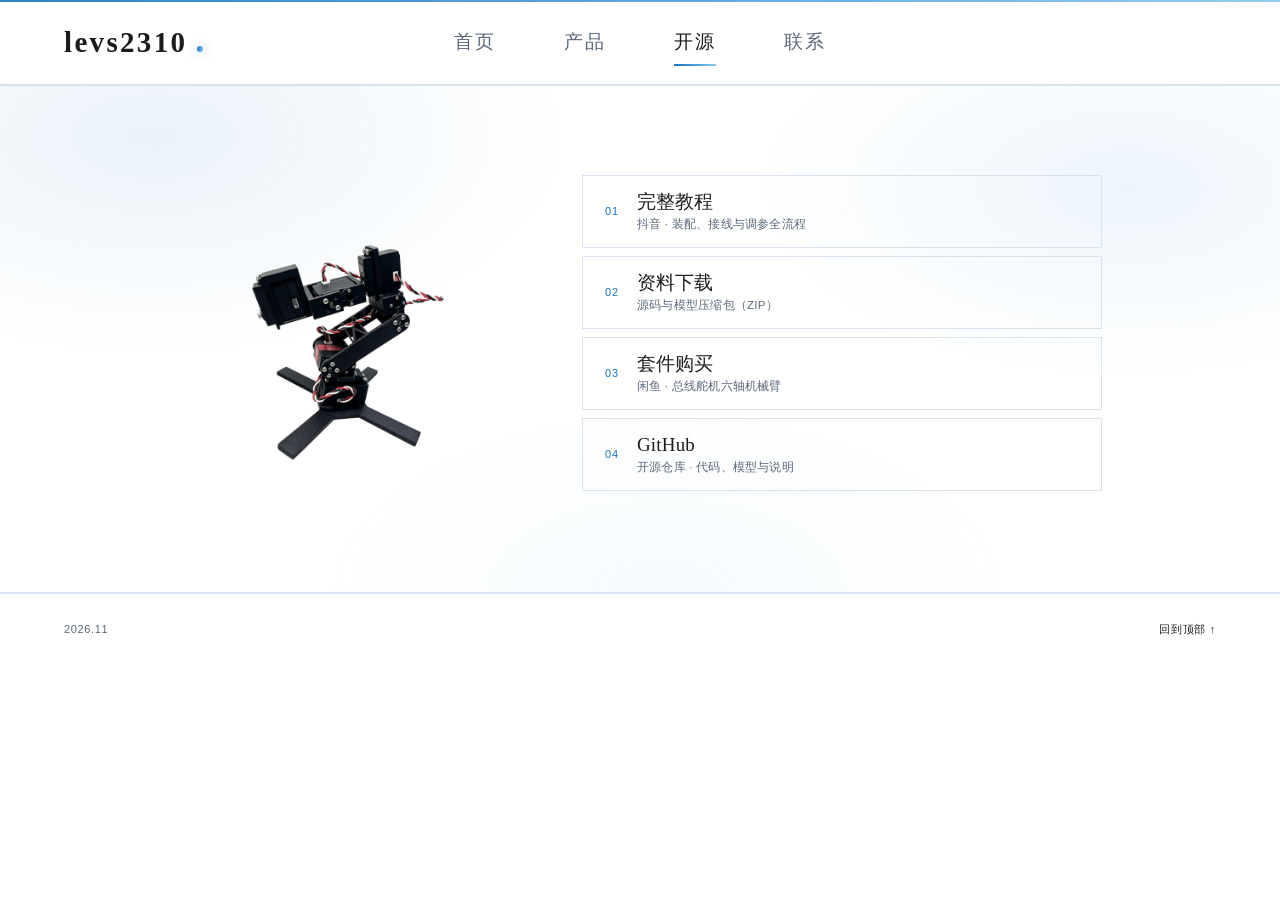
==== commit 1f0b69cf: "开源页：去掉四个入口的箭头，按钮收短并整块居中 - 删除 01-04 的箭头图标及其样式（含 --down 变体） - 行高收紧：内边距 21→14px，标题 21→19px，副标题 12→11.5p" ====
--- a/opensource.html
+++ b/opensource.html
@@ -63,16 +63,14 @@
             <strong>完整教程</strong>
             <em>抖音 · 装配、接线与调参全流程</em>
           </span>
-          <span class="os-action-arrow" aria-hidden="true">↗</span>
         </a>
 
-        <a class="os-action os-action--down" href="https://github.com/levs2310/YS-Lite-arm/archive/refs/heads/main.zip" target="_blank" rel="noopener">
+        <a class="os-action" href="https://github.com/levs2310/YS-Lite-arm/archive/refs/heads/main.zip" target="_blank" rel="noopener">
           <span class="os-action-num">02</span>
           <span class="os-action-body">
             <strong>资料下载</strong>
             <em>源码与模型压缩包（ZIP）</em>
           </span>
-          <span class="os-action-arrow" aria-hidden="true">↓</span>
         </a>
 
         <a class="os-action" href="https://m.tb.cn/h.jN8XsQC?tk=J1q16f5NJXR" target="_blank" rel="noopener">
@@ -81,7 +79,6 @@
             <strong>套件购买</strong>
             <em>闲鱼 · 总线舵机六轴机械臂</em>
           </span>
-          <span class="os-action-arrow" aria-hidden="true">↗</span>
         </a>
 
         <a class="os-action" href="https://github.com/levs2310/YS-Lite-arm" target="_blank" rel="noopener">
@@ -90,7 +87,6 @@
             <strong>GitHub</strong>
             <em>开源仓库 · 代码、模型与说明</em>
           </span>
-          <span class="os-action-arrow" aria-hidden="true">↗</span>
         </a>
       </div>
     </div>
--- a/styles.css
+++ b/styles.css
@@ -929,9 +929,10 @@
 
 .os-layout {
   display: grid;
-  grid-template-columns: minmax(0, 360px) minmax(0, 1fr);
-  gap: clamp(40px, 6vw, 96px);
+  grid-template-columns: minmax(0, 340px) minmax(0, 520px);
+  gap: clamp(36px, 5vw, 80px);
   align-items: center;
+  justify-content: center;
 }
 
 .os-figure {
@@ -1021,16 +1022,17 @@
 
 .os-actions {
   display: grid;
-  gap: 10px;
+  gap: 8px;
   min-width: 0;
+  max-width: 520px;
 }
 
 .os-action {
   display: grid;
-  grid-template-columns: auto minmax(0, 1fr) auto;
+  grid-template-columns: auto minmax(0, 1fr);
   align-items: center;
-  gap: clamp(14px, 1.8vw, 24px);
-  padding: clamp(16px, 1.7vw, 21px) clamp(16px, 1.8vw, 24px);
+  gap: clamp(12px, 1.4vw, 18px);
+  padding: clamp(11px, 1.2vw, 14px) clamp(16px, 1.8vw, 22px);
   border: 1px solid var(--line);
   transition: border-color .22s ease, background .22s ease;
 }
@@ -1048,7 +1050,7 @@
 .os-action-num {
   color: var(--accent);
   font-family: var(--sans);
-  font-size: 12px;
+  font-size: 11px;
   letter-spacing: .08em;
   font-variant-numeric: tabular-nums;
 }
@@ -1061,34 +1063,20 @@
 .os-action-body strong {
   display: block;
   font-family: var(--serif);
-  font-size: clamp(18px, 1.6vw, 21px);
+  font-size: clamp(17px, 1.5vw, 19px);
   font-weight: 500;
-  line-height: 1.3;
+  line-height: 1.25;
   letter-spacing: .01em;
 }
 
 .os-action-body em {
   display: block;
-  margin-top: 4px;
+  margin-top: 2px;
   color: var(--muted);
   font-style: normal;
-  font-size: 12px;
-  line-height: 1.6;
+  font-size: 11.5px;
+  line-height: 1.5;
   letter-spacing: .02em;
-}
-
-.os-action-arrow {
-  color: var(--accent);
-  font-size: 15px;
-  transition: transform .22s var(--ease);
-}
-
-.os-action:hover .os-action-arrow {
-  transform: translate(3px, -3px);
-}
-
-.os-action--down:hover .os-action-arrow {
-  transform: translateY(3px);
 }
 
 /* ---------- subpage ---------- */
